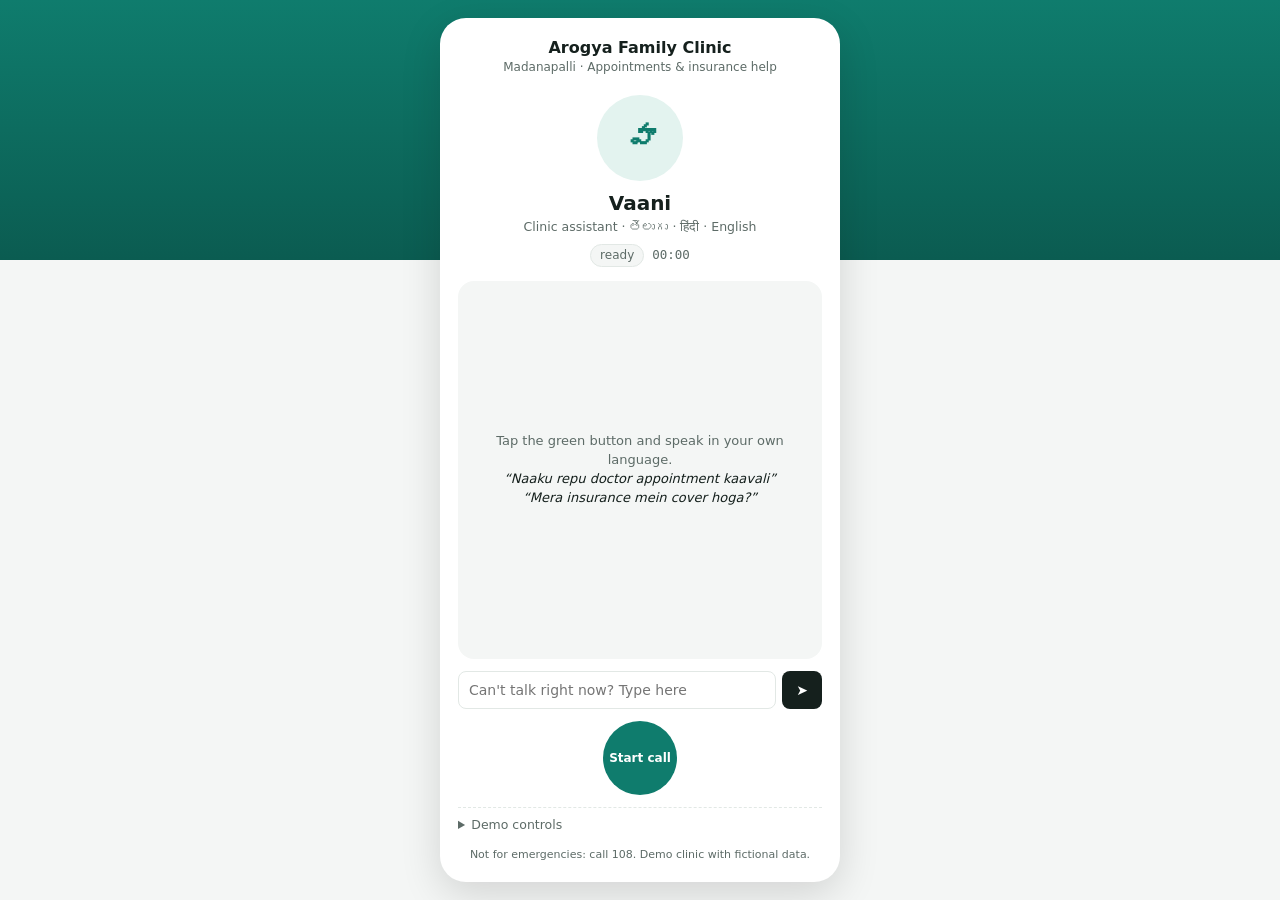
==== static/patient.html @ 1277a7e4 "ClinicVaani: Telugu/Hindi/English voice front desk on Gemini Live Real-time voice agent for a small " ====
<!doctype html>
<html lang="en">
<head>
<meta charset="utf-8" />
<meta name="viewport" content="width=device-width, initial-scale=1" />
<title>Arogya Family Clinic — call Vaani</title>
<link rel="icon" href="data:image/svg+xml,<svg xmlns='http://www.w3.org/2000/svg' viewBox='0 0 32 32'><rect width='32' height='32' rx='8' fill='%230f7c6d'/><path d='M9 13v6M13 10v12M17 8v16M21 11v10M25 14v4' stroke='white' stroke-width='2.4' stroke-linecap='round'/></svg>" />
<link rel="stylesheet" href="/static/style.css" />
<link rel="stylesheet" href="/static/patient.css" />
</head>
<body class="patient">
<div class="handset">
  <div class="clinic">
    <div class="clinic-name">Arogya Family Clinic</div>
    <div class="clinic-sub">Madanapalli · Appointments &amp; insurance help</div>
  </div>

  <div class="who-card">
    <div class="avatar-wrap"><div class="avatar" id="agentDot">వా</div></div>
    <div class="agent-name">Vaani</div>
    <div class="agent-role">Clinic assistant · తెలుగు · हिंदी · English</div>
    <div class="status-line"><span class="pill" id="callState">ready</span><span class="timer mono" id="timer">00:00</span></div>
  </div>

  <div class="captions" id="transcript">
    <p class="hint">Tap the green button and speak in your own language.<br />
      <span class="eg">“Naaku repu doctor appointment kaavali”</span><br />
      <span class="eg">“Mera insurance mein cover hoga?”</span></p>
  </div>

  <form id="typeForm" class="typeform">
    <input id="typeInput" placeholder="Can't talk right now? Type here" autocomplete="off" />
    <button aria-label="Send">➤</button>
  </form>

  <div class="dial"><button id="callBtn" class="call round" aria-label="Start or end call">Start call</button></div>

  <details class="democtl">
    <summary>Demo controls</summary>
    <div class="row"><label class="lbl">Mic level</label><div class="meter"><div id="micLevel"></div></div></div>
    <div class="row"><label class="lbl" for="noise">Background noise</label>
      <input type="range" id="noise" min="0" max="100" value="0" /><span id="noiseVal" class="mono">off</span></div>
    <div class="row stats">
      <div><span class="k">Last response</span><span class="v mono" id="lastLat">–</span></div>
      <div><span class="k">Interruptions</span><span class="v mono" id="intCount">0</span></div>
      <div><span class="k">Call</span><span class="v mono" id="callId">–</span></div>
    </div>
  </details>
  <p class="fine">Not for emergencies: call 108. Demo clinic with fictional data.</p>
</div>
<script src="/static/call.js"></script>
</body>
</html>
---- static/style.css ----
:root {
  --bg: #f4f6f5; --card: #fff; --ink: #15201d; --muted: #5d6b67; --line: #e2e8e5;
  --teal: #0f7c6d; --teal-soft: #e3f3ef; --amber: #b86e00; --amber-soft: #fff3dd;
  --red: #c0392b; --red-soft: #fdecea; --blue: #2858b8; --blue-soft: #e8eefb;
  --radius: 12px; --mono: ui-monospace, SFMono-Regular, Menlo, monospace;
}
* { box-sizing: border-box; }
body { margin: 0; font: 14px/1.45 system-ui, -apple-system, "Segoe UI", "Noto Sans", "Noto Sans Telugu", "Noto Sans Devanagari", sans-serif; background: var(--bg); color: var(--ink); }
header { display: flex; justify-content: space-between; align-items: center; gap: 16px; padding: 14px 22px; background: #fff; border-bottom: 1px solid var(--line); flex-wrap: wrap; }
.brand { display: flex; gap: 12px; align-items: center; }
.logo { width: 40px; height: 40px; border-radius: 10px; background: var(--teal); color: #fff; display: grid; place-items: center; font-weight: 700; font-size: 18px; }
h1 { margin: 0; font-size: 18px; } h2 { margin: 0; font-size: 15px; }
header p { margin: 2px 0 0; color: var(--muted); font-size: 12.5px; }
.demo { background: var(--amber-soft); color: var(--amber); border-radius: 6px; padding: 1px 6px; margin-left: 4px; }
.metrics { display: flex; gap: 8px; flex-wrap: wrap; }
.metric { background: var(--bg); border: 1px solid var(--line); border-radius: 10px; padding: 6px 10px; min-width: 92px; }
.metric .k { display: block; font-size: 11px; color: var(--muted); }
.metric .v { font-weight: 650; font-size: 16px; font-variant-numeric: tabular-nums; }
main { display: grid; grid-template-columns: minmax(320px, 420px) 1fr; gap: 16px; padding: 16px 22px; }
body.view-ops main { grid-template-columns: 1fr; } body.view-ops #phone { display: none; }
body.view-phone main { grid-template-columns: minmax(320px, 560px); justify-content: center; } body.view-phone .console { display: none; }
@media (max-width: 900px) { main { grid-template-columns: 1fr; } }
.card { background: var(--card); border: 1px solid var(--line); border-radius: var(--radius); padding: 14px 16px; }
.card-head { display: flex; justify-content: space-between; align-items: baseline; margin-bottom: 10px; gap: 8px; }
.sub { color: var(--muted); font-size: 12px; }
.console { display: flex; flex-direction: column; gap: 16px; min-width: 0; }
.grid2 { display: grid; grid-template-columns: 1fr 1fr; gap: 16px; } @media (max-width: 1100px) { .grid2 { grid-template-columns: 1fr; } }
.phone { display: flex; flex-direction: column; gap: 12px; position: sticky; top: 12px; align-self: start; max-height: calc(100vh - 24px); }
.phone-head { display: flex; justify-content: space-between; align-items: center; }
.pill { font-size: 12px; padding: 2px 9px; border-radius: 999px; background: var(--bg); color: var(--muted); border: 1px solid var(--line); }
.pill.live { background: var(--teal-soft); color: var(--teal); border-color: transparent; }
.pill.err { background: var(--red-soft); color: var(--red); border-color: transparent; }
button { font: inherit; cursor: pointer; }
.call { border: 0; border-radius: 999px; padding: 13px; font-size: 16px; font-weight: 650; background: var(--teal); color: #fff; }
.call.hang { background: var(--red); }
.ghost { border: 1px solid var(--line); background: #fff; border-radius: 8px; padding: 4px 10px; color: var(--muted); font-size: 12px; }
.row { display: flex; align-items: center; gap: 10px; }
.lbl { width: 118px; color: var(--muted); font-size: 12.5px; flex: none; }
.row input[type=range] { flex: 1; accent-color: var(--teal); }
.meter { flex: 1; height: 8px; background: var(--bg); border-radius: 99px; overflow: hidden; border: 1px solid var(--line); }
.meter div { height: 100%; width: 0; background: var(--teal); transition: width .08s; }
.agent-dot { width: 12px; height: 12px; border-radius: 50%; background: var(--line); }
.agent-dot.on { background: var(--blue); box-shadow: 0 0 0 4px var(--blue-soft); }
.stats { justify-content: space-between; background: var(--bg); border-radius: 10px; padding: 8px 10px; }
.stats .k { display: block; font-size: 11px; color: var(--muted); } .stats .v { font-weight: 650; }
.mono { font-family: var(--mono); font-size: 12.5px; }
.transcript { flex: 1; min-height: 220px; overflow-y: auto; display: flex; flex-direction: column; gap: 8px; padding: 4px 2px; }
.hint { color: var(--muted); font-size: 13px; }
.bubble { max-width: 88%; padding: 8px 11px; border-radius: 12px; white-space: pre-wrap; word-wrap: break-word; }
.bubble.caller { align-self: flex-end; background: var(--teal-soft); border-bottom-right-radius: 4px; }
.bubble.agent { align-self: flex-start; background: var(--bg); border-bottom-left-radius: 4px; }
.bubble.system { align-self: center; background: var(--amber-soft); color: var(--amber); font-size: 12px; max-width: 100%; }
.bubble .who { display: block; font-size: 11px; color: var(--muted); margin-bottom: 2px; }
.tag { font-size: 10.5px; border-radius: 5px; padding: 0 5px; margin-left: 4px; background: #fff; border: 1px solid var(--line); color: var(--muted); }
.typeform { display: flex; gap: 6px; } .typeform input { flex: 1; border: 1px solid var(--line); border-radius: 8px; padding: 8px 10px; font: inherit; }
.typeform button { border: 0; background: var(--ink); color: #fff; border-radius: 8px; padding: 0 14px; }
.timeline { list-style: none; margin: 0; padding: 0; display: flex; flex-direction: column; gap: 8px; max-height: 360px; overflow-y: auto; }
.timeline li { border: 1px solid var(--line); border-radius: 10px; padding: 8px 10px; }
.timeline .head { display: flex; gap: 8px; align-items: center; flex-wrap: wrap; }
.fn { font-family: var(--mono); font-weight: 650; }
.badge { font-size: 11px; border-radius: 6px; padding: 1px 7px; }
.badge.ok { background: var(--teal-soft); color: var(--teal); } .badge.bad { background: var(--amber-soft); color: var(--amber); }
.badge.pending { background: var(--blue-soft); color: var(--blue); } .badge.red { background: var(--red-soft); color: var(--red); }
.timeline .ms { margin-left: auto; color: var(--muted); font-family: var(--mono); font-size: 11.5px; }
.timeline .args { font-family: var(--mono); font-size: 11.5px; color: var(--muted); margin-top: 4px; word-break: break-word; }
.timeline .summary { margin-top: 4px; font-size: 13px; }
.timeline details summary { cursor: pointer; color: var(--muted); font-size: 11.5px; margin-top: 4px; }
.timeline pre { font-family: var(--mono); font-size: 11px; background: var(--bg); padding: 8px; border-radius: 8px; overflow-x: auto; max-height: 220px; }
.timeline li.event { border-style: dashed; color: var(--muted); font-size: 12.5px; }
.qitem { border: 1px solid var(--line); border-radius: 10px; padding: 10px; margin-bottom: 8px; }
.qitem.emergency { border-color: var(--red); background: var(--red-soft); }
.qitem .t { font-weight: 650; display: flex; gap: 6px; align-items: center; flex-wrap: wrap; }
.qitem p { margin: 4px 0; color: var(--muted); font-size: 12.5px; }
.qitem .actions { display: flex; gap: 6px; margin-top: 6px; flex-wrap: wrap; }
.qitem .actions button { border: 1px solid var(--line); background: #fff; border-radius: 8px; padding: 4px 10px; font-size: 12.5px; }
.qitem .actions button.primary { background: var(--teal); color: #fff; border-color: var(--teal); }
.qitem .actions button.danger { color: var(--red); }
.sms { border-left: 3px solid var(--teal); padding: 4px 10px; margin-bottom: 8px; }
.sms .meta { color: var(--muted); font-size: 11.5px; }
table.appts { width: 100%; border-collapse: collapse; font-size: 13px; }
.appts th { text-align: left; color: var(--muted); font-weight: 500; font-size: 12px; border-bottom: 1px solid var(--line); padding: 5px 6px; }
.appts td { border-bottom: 1px solid var(--line); padding: 6px; }
.appts tr.new td { background: var(--teal-soft); }
.empty { color: var(--muted); font-size: 13px; }
footer { color: var(--muted); font-size: 12px; padding: 0 22px 18px; }
/* staff console */
.staff-main { grid-template-columns: 1fr !important; }
.monitor { display: flex; flex-direction: column; gap: 10px; max-height: 360px; overflow-y: auto; }
.mon { border: 1px solid var(--line); border-radius: 10px; }
.mon.ended { opacity: .6; }
.mon-head { display: flex; gap: 8px; align-items: center; padding: 6px 10px; border-bottom: 1px solid var(--line); font-size: 12.5px; }
.mon-state { margin-left: auto; color: var(--muted); }
.live-dot { width: 8px; height: 8px; border-radius: 50%; background: var(--red); animation: blink 1.4s infinite; }
.mon.ended .live-dot { background: var(--line); animation: none; }
@keyframes blink { 50% { opacity: .3; } }
.mon-body { padding: 8px 10px; display: flex; flex-direction: column; gap: 4px; max-height: 260px; overflow-y: auto; font-size: 13px; }
.line .who { font-weight: 650; margin-right: 4px; font-size: 12px; }
.line.caller .who { color: var(--teal); } .line.agent .who { color: var(--blue); }
.hdr-right { display: flex; flex-direction: column; align-items: flex-end; gap: 6px; }
.whoami { font-size: 12.5px; color: var(--muted); } .whoami a { color: var(--teal); }
.login { position: fixed; inset: 0; background: rgba(15,32,29,.55); display: grid; place-items: center; z-index: 50; }
.login.hidden { display: none; }
.login-card { background: #fff; border-radius: 16px; padding: 22px; width: min(360px, 92vw); display: flex; flex-direction: column; gap: 12px; }
.login-card label { display: flex; flex-direction: column; gap: 4px; font-size: 12.5px; color: var(--muted); }
.login-card input { border: 1px solid var(--line); border-radius: 8px; padding: 9px 10px; font: inherit; color: var(--ink); }
.login-card .err { color: var(--red); margin: 0; min-height: 1em; font-size: 12.5px; }
.toast { position: fixed; bottom: 18px; left: 50%; transform: translateX(-50%) translateY(20px); opacity: 0; background: var(--ink); color: #fff; padding: 9px 14px; border-radius: 10px; font-size: 13px; transition: .2s; z-index: 60; pointer-events: none; }
.toast.show { opacity: 1; transform: translateX(-50%); } .toast.warn { background: var(--amber); } .toast.ok { background: var(--teal); }
.bubble.sms { align-self: center; max-width: 100%; background: #fff; border: 1px solid var(--line); border-left: 4px solid var(--teal); font-size: 13px; }
.bubble.sms .who { color: var(--teal); }
---- static/patient.css ----
body.patient { min-height: 100vh; display: flex; justify-content: center; align-items: flex-start; background: linear-gradient(180deg, #0f7c6d 0, #0b5c51 260px, var(--bg) 260px); padding: 18px 12px; }
.handset { width: 100%; max-width: 400px; background: #fff; border-radius: 26px; box-shadow: 0 12px 40px rgba(0,0,0,.14); padding: 18px 18px 14px; display: flex; flex-direction: column; gap: 12px; min-height: calc(100vh - 36px); }
.clinic { text-align: center; }
.clinic-name { font-weight: 700; font-size: 16px; }
.clinic-sub { color: var(--muted); font-size: 12px; }
.who-card { text-align: center; padding: 6px 0 2px; }
.avatar-wrap { display: flex; justify-content: center; margin-bottom: 8px; }
.avatar { width: 86px; height: 86px; border-radius: 50%; background: var(--teal-soft); color: var(--teal); display: grid; place-items: center; font-size: 30px; font-weight: 700; transition: box-shadow .2s; }
.avatar.on { box-shadow: 0 0 0 8px rgba(15,124,109,.15), 0 0 0 16px rgba(15,124,109,.07); animation: pulse 1.2s ease-in-out infinite; }
@keyframes pulse { 50% { box-shadow: 0 0 0 12px rgba(15,124,109,.18), 0 0 0 22px rgba(15,124,109,.06); } }
.agent-name { font-size: 20px; font-weight: 700; }
.agent-role { color: var(--muted); font-size: 12.5px; }
.status-line { display: flex; justify-content: center; gap: 8px; align-items: center; margin-top: 8px; }
.timer { color: var(--muted); }
.captions { flex: 1; min-height: 180px; max-height: 42vh; overflow-y: auto; display: flex; flex-direction: column; gap: 8px; background: var(--bg); border-radius: 16px; padding: 10px; }
.captions .hint { text-align: center; margin: auto 0; }
.captions .eg { color: var(--ink); font-style: italic; }
.captions .bubble .lang, .captions .bubble .tag { display: none; }
.dial { display: flex; justify-content: center; }
.call.round { width: 74px; height: 74px; border-radius: 50%; padding: 0; font-size: 12px; line-height: 1.1; }
.democtl { border-top: 1px dashed var(--line); padding-top: 8px; font-size: 12.5px; }
.democtl summary { cursor: pointer; color: var(--muted); }
.democtl .row { margin-top: 8px; }
.democtl .lbl { width: 108px; }
.fine { text-align: center; color: var(--muted); font-size: 11px; margin: 0; }
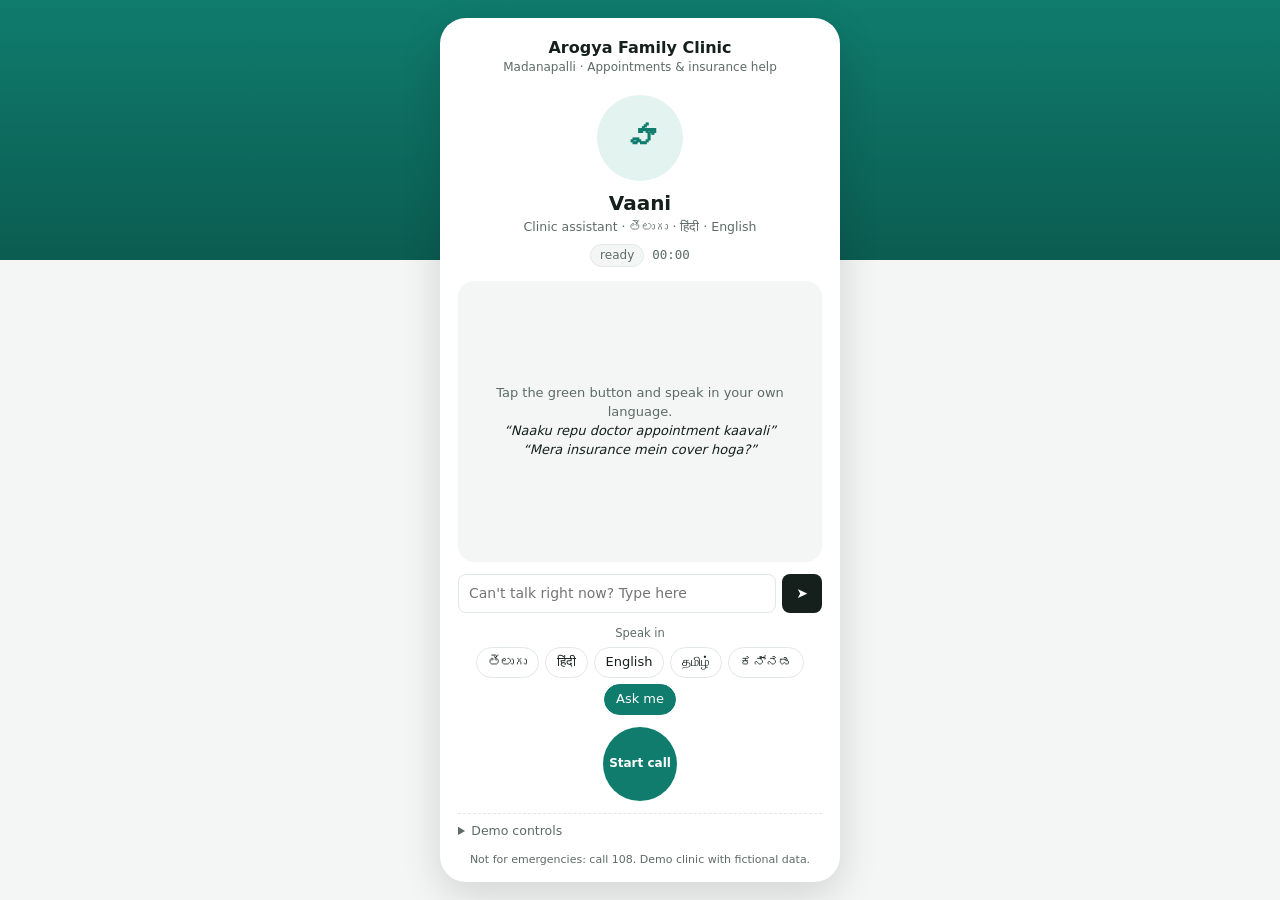
==== commit 160a463f: "Let callers choose their language before the call The patient screen has language chips (Telugu, Hin" ====
--- a/static/patient.html
+++ b/static/patient.html
@@ -33,6 +33,16 @@
     <button aria-label="Send">➤</button>
   </form>
 
+  <div class="langs" id="langs" role="radiogroup" aria-label="Preferred language">
+    <span class="langs-lbl">Speak in</span>
+    <button type="button" data-lang="Telugu">తెలుగు</button>
+    <button type="button" data-lang="Hindi">हिंदी</button>
+    <button type="button" data-lang="English">English</button>
+    <button type="button" data-lang="Tamil">தமிழ்</button>
+    <button type="button" data-lang="Kannada">ಕನ್ನಡ</button>
+    <button type="button" data-lang="">Ask me</button>
+  </div>
+
   <div class="dial"><button id="callBtn" class="call round" aria-label="Start or end call">Start call</button></div>
 
   <details class="democtl">
--- a/static/patient.css
+++ b/static/patient.css
@@ -23,3 +23,7 @@
 .democtl .row { margin-top: 8px; }
 .democtl .lbl { width: 108px; }
 .fine { text-align: center; color: var(--muted); font-size: 11px; margin: 0; }
+.langs { display: flex; flex-wrap: wrap; gap: 6px; justify-content: center; align-items: center; }
+.langs-lbl { width: 100%; text-align: center; font-size: 11.5px; color: var(--muted); }
+.langs button { border: 1px solid var(--line); background: #fff; border-radius: 999px; padding: 5px 11px; font-size: 13px; color: var(--ink); }
+.langs button[aria-checked="true"] { background: var(--teal); border-color: var(--teal); color: #fff; }
